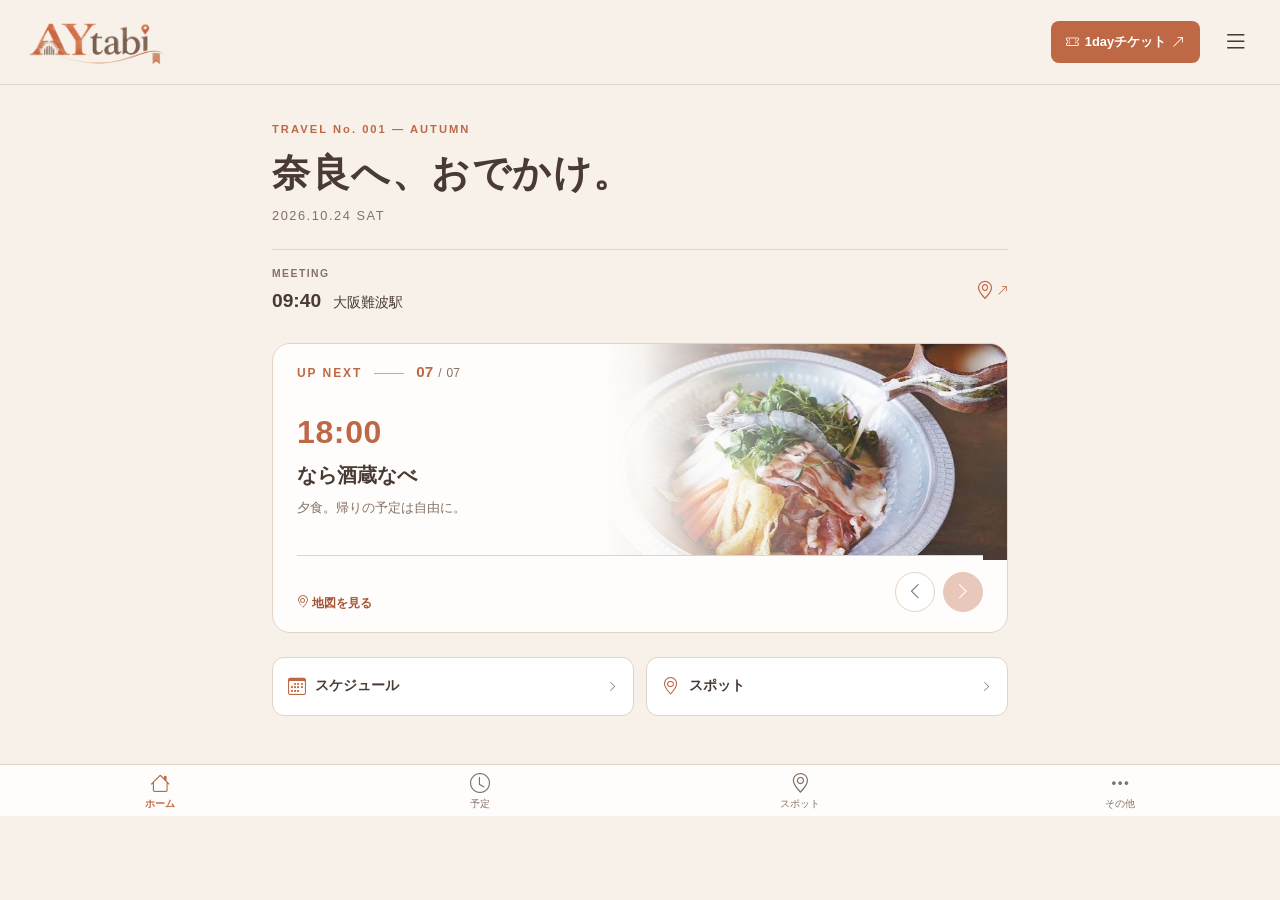
==== index.html @ 12cb9900 "Add files via upload" ====
<!DOCTYPE html>
<html lang="ja">

<head>
    <meta charset="UTF-8">
    <meta name="viewport" content="width=device-width, initial-scale=1.0">

    <title>奈良へ、おでかけ。｜AYtabi</title>

    <!-- Bootstrap -->
    <link
        href="https://cdn.jsdelivr.net/npm/bootstrap@5.3.8/dist/css/bootstrap.min.css"
        rel="stylesheet">

    <!-- Bootstrap Icons -->
    <link
        href="https://cdn.jsdelivr.net/npm/bootstrap-icons@1.13.1/font/bootstrap-icons.min.css"
        rel="stylesheet">

    <!-- 自作CSS -->
    <link rel="stylesheet" href="css/style.css">

    <!-- JavaScript -->
    <script defer src="https://cdn.jsdelivr.net/npm/bootstrap@5.3.8/dist/js/bootstrap.bundle.min.js"></script>
    <script defer src="js/script.js"></script>
</head>

<body>

    <!-- ヘッダー -->
    <header class="site-header">
        <div class="header-inner">

            <!-- AYtabi ロゴ -->
            <a href="index.html" class="header-brand">
                <img src="images/aytabi_logo.png"
                     alt="AYtabi">
            </a>

            <!-- チケット -->
            <a href="https://surutto-qrtto.com/"
               target="_blank"
               rel="noopener noreferrer"
               class="ticket-link">
                <i class="bi bi-ticket-perforated"></i>
                <span>1dayチケット</span>
                <i class="bi bi-arrow-up-right"></i>
            </a>

            <!-- メニュー -->
            <button class="menu-button"
                    type="button"
                    data-bs-toggle="offcanvas"
                    data-bs-target="#quickMenu"
                    aria-controls="quickMenu"
                    aria-label="メニューを開く">
                <i class="bi bi-list"></i>
            </button>

        </div>
    </header>

    <!-- クイックメニュー -->
    <div class="offcanvas offcanvas-end"
         tabindex="-1"
         id="quickMenu"
         aria-labelledby="quickMenuLabel">

        <div class="offcanvas-header">
            <h2 class="offcanvas-title fs-5" id="quickMenuLabel">
                クイックアクセス
            </h2>
            <button type="button"
                    class="btn-close"
                    data-bs-dismiss="offcanvas"
                    aria-label="閉じる"></button>
        </div>

        <div class="offcanvas-body">
            <div class="list-group list-group-flush">

                <a href="https://surutto-qrtto.com/"
                   target="_blank"
                   rel="noopener noreferrer"
                   class="list-group-item list-group-item-action py-3">
                    <i class="bi bi-ticket-perforated me-2"></i>
                    奈良・斑鳩1dayチケット
                </a>

                <a href="other.html"
                   class="list-group-item list-group-item-action py-3">
                    <i class="bi bi-calendar-check me-2"></i>
                    奈良監獄の予約情報
                </a>

                <a href="https://www.google.com/maps"
                   target="_blank"
                   rel="noopener noreferrer"
                   class="list-group-item list-group-item-action py-3">
                    <i class="bi bi-geo-alt me-2"></i>
                    Googleマップ
                </a>

            </div>
        </div>
    </div>

<!-- メイン -->
<main class="container itinerary-main py-4">

    <!-- 旅行タイトル -->
    <section class="trip-intro mb-4">

        <div class="trip-eyebrow">
            TRAVEL No. 001 — AUTUMN
        </div>

        <h1 class="trip-title">
            奈良へ、おでかけ。
        </h1>

        <div class="trip-date">
            2026.10.24 SAT
        </div>

        <!-- 集合情報 -->

<div class="meeting-info">
    <div class="meeting-content">
        <span class="meeting-heading">MEETING</span>
        <div class="meeting-main">
            <strong>09:40</strong>
            <span>大阪難波駅</span>
        </div>
    </div>

    <a href="https://www.google.com/maps/search/?api=1&query=大阪難波駅"
       class="meeting-map"
       target="_blank"
       rel="noopener noreferrer"
       aria-label="大阪難波駅を地図で見る">
        <i class="bi bi-geo-alt"></i>
        <i class="bi bi-arrow-up-right"></i>
    </a>
</div>


    </section>

    <!-- NEXT -->
    <section class="next-section mb-4">

        <div class="next-card">

            <!-- 雑誌のページ番号風 -->


<div class="next-card-header">
    <span class="next-card-label">UP NEXT</span>

    <span class="next-heading-line"></span>

    <div class="next-chapter">
        <span class="chapter-current" id="nextCount">01</span>
        <span class="chapter-divider">/</span>
        <span class="chapter-total" id="nextTotal">07</span>
    </div>
</div>



            <!-- 予定＋写真 -->
            <div class="next-main">

                <div class="next-content">
                    <div class="next-time" id="nextTime">09:40</div>

                    <h2 id="nextTitle">大阪難波駅 集合</h2>

                    <p id="nextDescription">
                        近鉄電車で奈良へ出発
                    </p>
                </div>

                <div class="next-photo-wrap" id="nextPhotoWrap">
                    <img src="images/namba.jpg"
                         alt=""
                         class="next-photo"
                         id="nextPhoto">
                </div>

            </div>

            <!-- 下部 -->
            <div class="next-bottom">

                <div class="next-links">
                    <a id="nextSpotLink" href="spots.html">
                        <i class="bi bi-info-circle"></i>
                        詳細を見る
                    </a>

                    <a id="nextMapLink"
                       href="#"
                       target="_blank"
                       rel="noopener noreferrer">
                        <i class="bi bi-geo-alt"></i>
                        地図を見る
                    </a>
                </div>

                <div class="next-controls">

                    <button type="button"
                            id="nowSchedule"
                            class="next-now"
                            hidden>
                        NOW
                    </button>

                    <button type="button"
                            id="prevSchedule"
                            aria-label="前の予定">
                        <i class="bi bi-chevron-left"></i>
                    </button>

                    <button type="button"
                            id="nextSchedule"
                            aria-label="次の予定">
                        <i class="bi bi-chevron-right"></i>
                    </button>

                </div>

            </div>

        </div>
    </section>

    <!-- ショートカット -->
    <section class="home-shortcuts mb-4">

        <a href="schedule.html" class="home-shortcut">
            <i class="bi bi-calendar3"></i>
            <span>スケジュール</span>
            <i class="bi bi-chevron-right"></i>
        </a>

        <a href="spots.html" class="home-shortcut">
            <i class="bi bi-geo-alt"></i>
            <span>スポット</span>
            <i class="bi bi-chevron-right"></i>
        </a>

    </section>

</main>


    <!-- 下部ナビ -->
    <nav class="bottom-nav fixed-bottom">
        <div class="d-flex">

            <a href="index.html" class="bottom-nav-item active">
                <i class="bi bi-house"></i>
                <span>ホーム</span>
            </a>

            <a href="schedule.html" class="bottom-nav-item">
                <i class="bi bi-clock"></i>
                <span>予定</span>
            </a>

            <a href="spots.html" class="bottom-nav-item">
                <i class="bi bi-geo-alt"></i>
                <span>スポット</span>
            </a>

            <a href="other.html" class="bottom-nav-item">
                <i class="bi bi-three-dots"></i>
                <span>その他</span>
            </a>

        </div>
    </nav>

</body>
</html>
---- css/style.css ----
/* ========================================
   AYtabi - 秋の奈良旅
   ======================================== */

/* ===== 共通カラー ===== */

:root {
    --color-bg: #f7f1e9;
    --color-white: #fffdfb;
    --color-terracotta: #bf6845;
    --color-terracotta-dark: #a65335;
    --color-brown: #493b33;
    --color-text-sub: #857166;
    --color-border: #e4d3c4;
}

/* ===== 基本設定 ===== */

body {
    margin: 0;
    padding-bottom: calc(75px + env(safe-area-inset-bottom));
    background: var(--color-bg);
    color: var(--color-brown);
    font-family: "Hiragino Kaku Gothic ProN", "Yu Gothic", sans-serif;
}

/* ===== ヘッダー ===== */

.site-header {
    background: var(--color-bg);
    border-bottom: 1px solid var(--color-border);
}

.header-inner {
    display: flex;
    align-items: center;
    gap: 16px;
    width: 100%;
    padding: 12px 24px;
}

.header-brand {
    display: flex;
    align-items: center;
    flex-shrink: 0;
    margin-right: auto;
    width: 145px;
    text-decoration: none;
}

.header-brand img {
    display: block;
    width: 100%;
    height: auto;
}

/* 1dayチケット */

.ticket-link {
    display: inline-flex;
    align-items: center;
    justify-content: center;
    gap: 6px;
    flex-shrink: 0;
    padding: 11px 15px;
    background: var(--color-terracotta);
    color: #fff;
    border-radius: 8px;
    font-size: 0.8rem;
    font-weight: 700;
    text-decoration: none;
    white-space: nowrap;
}

.ticket-link:hover {
    background: var(--color-terracotta-dark);
    color: #fff;
}

/* メニュー */

.menu-button {
    display: flex;
    align-items: center;
    justify-content: center;
    flex-shrink: 0;
    width: 40px;
    height: 40px;
    padding: 0;
    border: none;
    background: transparent;
    color: var(--color-brown);
    font-size: 1.6rem;
    cursor: pointer;
}

/* ===== ホーム ===== */

.itinerary-main {
    max-width: 760px;
}

/* ===== 旅行タイトル ===== */

.trip-intro {
    padding: 12px 0 4px;
}

.trip-eyebrow {
    margin-bottom: 12px;
    color: var(--color-terracotta);
    font-size: 0.7rem;
    font-weight: 700;
    letter-spacing: 0.18em;
}

.trip-title {
    margin: 0 0 10px;
    color: var(--color-brown);
    font-size: clamp(1.8rem, 5vw, 2.4rem);
    font-weight: 800;
    letter-spacing: 0.04em;
}

.trip-date {
    color: var(--color-text-sub);
    font-size: 0.8rem;
    letter-spacing: 0.12em;
}

/* ===== 集合情報 ===== */

.meeting-info {
    display: flex;
    flex-direction: row;
    align-items: center;
    justify-content: space-between;
    gap: 16px;
    width: 100%;
    margin-top: 24px;
    padding-top: 16px;
    border-top: 1px solid var(--color-border);
}

.meeting-content {
    display: flex;
    flex-direction: column;
    gap: 5px;
    min-width: 0;
}

.meeting-heading {
    color: var(--color-text-sub);
    font-size: 0.65rem;
    font-weight: 700;
    letter-spacing: 0.14em;
}

.meeting-main {
    display: flex;
    align-items: baseline;
    flex-wrap: wrap;
    gap: 12px;
    color: var(--color-brown);
}

.meeting-main strong {
    font-size: 1.2rem;
    font-weight: 800;
    font-variant-numeric: tabular-nums;
}

.meeting-main span {
    font-size: 0.9rem;
}

.meeting-map {
    display: inline-flex;
    align-items: center;
    justify-content: center;
    gap: 3px;
    flex-shrink: 0;
    margin-left: auto;
    color: var(--color-terracotta);
    font-size: 1.15rem;
    text-decoration: none;
}

.meeting-map:hover {
    color: var(--color-terracotta-dark);
}

.meeting-map .bi-arrow-up-right {
    font-size: 0.7rem;
}

/* ===== NEXTカード ===== */

.next-card {
    padding: 20px 24px;
    background: var(--color-white);
    border: 1px solid var(--color-border);
    border-radius: 18px;
}

/* ===== NEXT上部 ===== */

.next-card-header {
    display: flex;
    align-items: center;
    justify-content: space-between;
    gap: 12px;
    margin-bottom: 20px;
}

.next-card-label {
    color: var(--color-terracotta);
    font-size: 0.75rem;
    font-weight: 800;
    letter-spacing: 0.16em;
}

/* ===== CHAPTER表示 ===== */

.next-chapter {
    display: flex;
    flex-direction: row;
    align-items: center;
    gap: 12px;
    white-space: nowrap;
}

.chapter-info {
    display: flex;
    flex-direction: column;
    align-items: flex-end;
    gap: 3px;
}

.chapter-prefix {
    color: var(--color-text-sub);
    font-size: 0.6rem;
    font-weight: 700;
    letter-spacing: 0.12em;
}

.chapter-numbers {
    display: flex;
    align-items: baseline;
    gap: 5px;
}

.chapter-current {
    color: var(--color-terracotta);
    font-size: 1.8rem;
    font-weight: 800;
    line-height: 1;
    font-variant-numeric: tabular-nums;
}

.chapter-divider,
.chapter-total {
    color: #b3a297;
    font-size: 0.75rem;
    font-variant-numeric: tabular-nums;
}

.chapter-accent {
    display: block;
    flex-shrink: 0;
    width: 2px;
    height: 40px;
    background: var(--color-terracotta);
    border-radius: 2px;
}

/* ===== NEXT予定＋写真 ===== */

.next-main {
    display: flex;
    align-items: center;
    gap: 18px;
}

.next-content {
    flex: 1;
    min-width: 0;
}

.next-time {
    color: var(--color-terracotta);
    font-size: 2rem;
    font-weight: 800;
    letter-spacing: 0.02em;
    font-variant-numeric: tabular-nums;
}

.next-content h2 {
    margin: 5px 0 8px;
    color: var(--color-brown);
    font-size: 1.25rem;
    font-weight: 700;
    line-height: 1.4;
}

.next-content p {
    margin: 0;
    color: var(--color-text-sub);
    font-size: 0.8rem;
    line-height: 1.65;
}

/* スポット写真 */

.next-photo-wrap {
    flex: 0 0 145px;
    width: 145px;
    height: 120px;
    overflow: hidden;
    border-radius: 8px;
    background: #f2e7dc;
}

.next-photo {
    display: block;
    width: 100%;
    height: 100%;
    object-fit: cover;
}

.next-photo-wrap[hidden] {
    display: none;
}

/* ===== NEXT下部 ===== */

.next-bottom {
    display: flex;
    align-items: flex-end;
    justify-content: space-between;
    gap: 12px;
    margin-top: 20px;
    padding-top: 14px;
    border-top: 1px solid var(--color-border);
}

.next-links {
    display: flex;
    flex-direction: column;
    gap: 8px;
}

.next-links a {
    color: var(--color-terracotta-dark);
    font-size: 0.78rem;
    font-weight: 600;
    text-decoration: none;
}

.next-links a:hover {
    text-decoration: underline;
}

.next-links a[hidden] {
    display: none;
}

/* ===== NEXT操作ボタン ===== */

.next-controls {
    display: flex;
    align-items: center;
    gap: 8px;
}

.next-controls button {
    display: flex;
    align-items: center;
    justify-content: center;
    flex-shrink: 0;
    width: 40px;
    height: 40px;
    padding: 0;
    border: 1px solid var(--color-border);
    border-radius: 50%;
    background: #fff;
    color: var(--color-text-sub);
    font-size: 1.1rem;
    cursor: pointer;
}

.next-controls button:last-child {
    background: var(--color-terracotta);
    border-color: var(--color-terracotta);
    color: #fff;
}

.next-controls button:disabled {
    opacity: 0.35;
    cursor: default;
}

/* NOWボタン */

.next-controls .next-now {
    width: auto;
    height: 34px;
    padding: 0 12px;
    border-radius: 18px;
    background: #f3e3d6;
    border-color: var(--color-border);
    color: var(--color-terracotta-dark);
    font-size: 0.7rem;
    font-weight: 700;
}

.next-controls .next-now[hidden] {
    display: none;
}

/* ===== ショートカット ===== */

.home-shortcuts {
    display: grid;
    grid-template-columns: repeat(2, minmax(0, 1fr));
    gap: 12px;
}

.home-shortcut {
    display: flex;
    align-items: center;
    gap: 9px;
    min-width: 0;
    padding: 15px;
    background: #fff;
    border: 1px solid var(--color-border);
    border-radius: 12px;
    color: var(--color-brown);
    font-size: 0.85rem;
    font-weight: 600;
    text-decoration: none;
}

.home-shortcut:hover {
    color: var(--color-terracotta);
}

.home-shortcut i:first-child {
    color: var(--color-terracotta);
    font-size: 1.1rem;
}

.home-shortcut span {
    flex: 1;
}

.home-shortcut i:last-child {
    color: var(--color-text-sub);
    font-size: 0.7rem;
}

/* ===== 下部ナビ ===== */

.bottom-nav {
    background: var(--color-white);
    border-top: 1px solid var(--color-border);
    padding-bottom: env(safe-area-inset-bottom);
}

.bottom-nav-item {
    display: flex;
    flex: 1;
    flex-direction: column;
    align-items: center;
    justify-content: center;
    gap: 2px;
    padding: 7px 0 6px;
    color: var(--color-text-sub);
    font-size: 0.65rem;
    line-height: 1.2;
    text-decoration: none;
}

.bottom-nav-item i {
    font-size: 1.25rem;
    line-height: 1.2;
}

.bottom-nav-item.active {
    color: var(--color-terracotta);
    font-weight: 700;
}

.bottom-nav-item:hover {
    color: var(--color-terracotta);
}

/* ===== スマホ対応 ===== */

@media (max-width: 600px) {

    .header-inner {
        gap: 8px;
        padding: 10px 12px;
    }

    .header-brand {
        width: 108px;
    }

    .ticket-link {
        gap: 4px;
        padding: 9px 10px;
        font-size: 0.67rem;
    }

    .ticket-link .bi-arrow-up-right {
        display: none;
    }

    .menu-button {
        width: 34px;
        height: 34px;
        font-size: 1.4rem;
    }

    .trip-intro {
        padding-top: 4px;
    }

    .trip-eyebrow {
        font-size: 0.65rem;
    }

    .trip-title {
        font-size: 1.85rem;
    }

    .trip-date {
        font-size: 0.8rem;
    }

    .meeting-info {
        margin-top: 18px;
        padding-top: 14px;
    }

    .meeting-main {
        gap: 8px;
    }

    .meeting-main strong {
        font-size: 1.1rem;
    }

    .meeting-main span {
        font-size: 0.8rem;
    }

    .next-card {
        padding: 16px;
    }

    .next-card-header {
        margin-bottom: 16px;
    }

    .chapter-current {
        font-size: 1.5rem;
    }

    .chapter-accent {
        height: 34px;
    }

    .next-main {
        gap: 12px;
    }

    .next-time {
        font-size: 1.65rem;
    }

    .next-content h2 {
        font-size: 1.05rem;
    }

    .next-content p {
        font-size: 0.75rem;
    }

    .next-photo-wrap {
        flex-basis: 105px;
        width: 105px;
        height: 105px;
    }

    .home-shortcut {
        gap: 6px;
        padding: 12px 10px;
        font-size: 0.75rem;
    }
}

/* ========================================
   NEXTカード：写真背景デザイン（試作）
   ======================================== */

/* カード全体 */
.next-card {
    position: relative;
    overflow: hidden;
    background: #fffdfb;
    padding: 20px 24px;
}

/* 写真をカード右側の背景として配置 */
.next-photo-wrap {
    position: absolute;
    top: 0;
    right: 0;
    bottom: 72px;
    width: 55%;
    height: auto;
    overflow: hidden;
    border-radius: 0;
    background: #f2e7dc;
    z-index: 0;
}

/* 写真 */
.next-photo {
    width: 100%;
    height: 100%;
    object-fit: cover;
    object-position: center;
}

/* 写真の左側に白いグラデーション */
.next-photo-wrap::after {
    content: "";
    position: absolute;
    inset: 0;
    background: linear-gradient(
        90deg,
        #fffdfb 0%,
        rgba(255, 253, 251, 0.95) 15%,
        rgba(255, 253, 251, 0.65) 45%,
        rgba(255, 253, 251, 0.05) 100%
    );
    pointer-events: none;
}

/* 文字を写真より前面へ */
.next-card-header,
.next-content,
.next-bottom {
    position: relative;
    z-index: 1;
}

/* 写真を背景化するためレイアウト調整 */
.next-main {
    display: block;
    min-height: 155px;
}

.next-content {
    width: 65%;
    padding-top: 8px;
}

/* 上部の余白を少し削る */
.next-card-header {
    margin-bottom: 12px;
}

/* 下部操作欄は白背景 */
.next-bottom {
    background: #fffdfb;
    margin-top: 0;
    padding-top: 16px;
}

/* 写真がない工程 */
.next-photo-wrap[hidden] {
    display: none;
}

/* ===== スマホ ===== */

@media (max-width: 600px) {

    .next-card {
        padding: 16px;
    }

    .next-photo-wrap {
        width: 65%;
        bottom: 68px;
    }

    .next-photo-wrap::after {
        background: linear-gradient(
            90deg,
            #fffdfb 0%,
            rgba(255, 253, 251, 0.96) 20%,
            rgba(255, 253, 251, 0.75) 50%,
            rgba(255, 253, 251, 0.15) 100%
        );
    }

    .next-main {
        min-height: 145px;
    }

    .next-content {
        width: 70%;
        padding-top: 5px;
    }

    .next-content h2 {
        font-size: 1.05rem;
    }

    .next-content p {
        font-size: 0.75rem;
    }
}

/* ===== NEXT見出し：雑誌風 ===== */

.next-card-header {
    display: flex;
    align-items: center;
    justify-content: flex-start;
    gap: 12px;
    width: fit-content;
    max-width: 100%;
    margin-bottom: 18px;
}

.next-card-label {
    flex-shrink: 0;
    color: var(--color-terracotta);
    font-size: 0.75rem;
    font-weight: 800;
    letter-spacing: 0.16em;
}

.next-heading-line {
    display: block;
    flex: 0 0 30px;
    height: 1px;
    background: var(--color-terracotta);
    opacity: 0.6;
}

.next-card .next-chapter {
    display: flex;
    flex-direction: row;
    align-items: baseline;
    gap: 5px;
}

.next-card .chapter-current {
    color: var(--color-terracotta);
    font-size: 0.95rem;
    font-weight: 800;
    line-height: 1;
}

.next-card .chapter-divider,
.next-card .chapter-total {
    color: var(--color-text-sub);
    font-size: 0.75rem;
}

/* 古い縦ラインは非表示 */
.chapter-accent {
    display: none;
}

/* スマホ */
@media (max-width: 600px) {
    .next-card-header {
        gap: 9px;
        margin-bottom: 14px;
    }

    .next-heading-line {
        flex-basis: 20px;
    }

    .next-card .chapter-current {
        font-size: 0.85rem;
    }
}

/* 写真をもう少しはっきり見せる */
.next-photo-wrap::after {
    background: linear-gradient(
        90deg,
        #fffdfb 0%,
        rgba(255, 253, 251, 0.95) 10%,
        rgba(255, 253, 251, 0.55) 30%,
        rgba(255, 253, 251, 0) 65%
    );
}

@media (max-width: 600px) {
    .next-photo-wrap::after {
        background: linear-gradient(
            90deg,
            #fffdfb 0%,
            rgba(255, 253, 251, 0.9) 15%,
            rgba(255, 253, 251, 0.5) 40%,
            rgba(255, 253, 251, 0) 75%
        );
    }
}

/* ========================================
   SCHEDULE PAGE
======================================== */

.schedule-page {
    background: #f7f1e9;
    color: #493b33;
    padding-bottom: 100px;
}

.schedule-container {
    width: min(100% - 36px, 720px);
    margin: 0 auto;
    padding: 38px 0 60px;
}

/* ページタイトル */

.schedule-intro {
    margin-bottom: 42px;
}

.schedule-eyebrow {
    display: flex;
    justify-content: space-between;
    gap: 12px;
    margin-bottom: 22px;
    color: #bf6845;
    font-size: 0.65rem;
    font-weight: 700;
    letter-spacing: 0.13em;
}

.schedule-eyebrow span:last-child {
    color: #99877b;
    font-weight: 500;
}

.schedule-intro h1 {
    margin: 0 0 12px;
    color: #493b33;
    font-size: clamp(1.7rem, 5vw, 2.3rem);
    font-weight: 700;
    letter-spacing: 0.04em;
}

.schedule-intro > p {
    margin: 0;
    color: #8d7a6d;
    font-size: 0.85rem;
    line-height: 1.8;
}

/* ========================================
   タイムライン全体
======================================== */

.trip-timeline {
    --timeline-axis: 22px;
    --timeline-line: #dfc5b6;

    position: relative;
}

/* 左側の縦線 */

.trip-timeline::before {
    content: "";
    position: absolute;
    top: 9px;
    bottom: 18px;
    left: var(--timeline-axis);
    width: 1px;
    background: var(--timeline-line);
    pointer-events: none;
}

/* ========================================
   スポット
======================================== */

.timeline-spot {
    position: relative;
    display: grid;
    grid-template-columns: 45px minmax(0, 1fr);
    column-gap: 16px;
}

.timeline-marker {
    position: relative;
    display: flex;
    justify-content: center;
    padding-top: 7px;
    z-index: 1;
}

.timeline-dot {
    display: block;
    width: 13px;
    height: 13px;
    border: 3px solid #bf6845;
    border-radius: 50%;
    background: #f7f1e9;
    box-shadow: 0 0 0 5px #f7f1e9;
}

.timeline-spot-body {
    min-width: 0;
    padding-bottom: 20px;
}

.timeline-time {
    display: inline-block;
    margin-right: 9px;
    color: #bf6845;
    font-size: 0.88rem;
    font-weight: 800;
    font-variant-numeric: tabular-nums;
    letter-spacing: 0.03em;
}

.timeline-chapter {
    color: #a08d80;
    font-size: 0.64rem;
    font-weight: 600;
    letter-spacing: 0.12em;
}

.timeline-spot h2 {
    margin: 12px 0 7px;
    color: #493b33;
    font-size: clamp(1.15rem, 3vw, 1.45rem);
    font-weight: 700;
    line-height: 1.5;
}

.timeline-spot-body > p {
    margin: 0;
    color: #8d7a6d;
    font-size: 0.82rem;
    line-height: 1.85;
}

/* スポット写真 */

.timeline-photo {
    display: block;
    width: 100%;
    height: clamp(150px, 35vw, 245px);
    margin-top: 16px;
    border-radius: 10px;
    object-fit: cover;
    object-position: center;
    background: #e9ddd2;
}

/* スポットのリンク */

.timeline-spot-actions {
    display: flex;
    flex-wrap: wrap;
    align-items: center;
    gap: 18px;
    margin-top: 15px;
}

.timeline-spot-actions a,
.timeline-spot-link {
    display: inline-flex;
    align-items: center;
    gap: 6px;
    color: #a65d40;
    font-size: 0.76rem;
    font-weight: 600;
    text-decoration: none;
    transition: opacity 0.2s;
}

.timeline-spot-link {
    margin-top: 12px;
}

.timeline-spot-actions a:hover,
.timeline-spot-link:hover {
    color: #bf6845;
    opacity: 0.75;
}

.timeline-small-note {
    margin-top: 12px !important;
    font-size: 0.75rem !important;
}

/* ========================================
   移動案内
======================================== */

.timeline-transfer {
    position: relative;
    display: grid;
    grid-template-columns: 45px minmax(0, 1fr);
    column-gap: 16px;
    margin: 0 0 18px;
}

.transfer-track {
    position: relative;
    display: flex;
    justify-content: center;
    align-items: flex-start;
    padding-top: 19px;
    z-index: 1;
}

/* 縦線の途中に乗る移動アイコン */

.transfer-icon {
    display: flex;
    align-items: center;
    justify-content: center;
    width: 33px;
    height: 33px;
    flex-shrink: 0;
    border: 1px solid #e2cabc;
    border-radius: 50%;
    background: #fffdfb;
    color: #bf6845;
    font-size: 0.95rem;
    box-shadow: 0 0 0 5px #f7f1e9;
}

/* 移動カード */

.transfer-body {
    min-width: 0;
    padding: 16px 18px;
    border: 1px solid #ede2d8;
    border-radius: 12px;
    background: #fffdfb;
}

.transfer-heading {
    display: flex;
    align-items: baseline;
    justify-content: space-between;
    flex-wrap: wrap;
    gap: 5px 12px;
    margin-bottom: 8px;
}

.transfer-heading strong {
    color: #493b33;
    font-size: 0.85rem;
    font-weight: 700;
}

.transfer-duration {
    color: #bf6845;
    font-size: 0.72rem;
    font-weight: 700;
    white-space: nowrap;
}

.transfer-route {
    margin: 0 0 6px;
    color: #5f5148;
    font-size: 0.79rem;
    line-height: 1.6;
}

.transfer-note {
    margin: 0;
    color: #9a887c;
    font-size: 0.73rem;
    line-height: 1.75;
}

/* 時刻表・乗り場・経路検索ボタン */

.transfer-actions {
    display: flex;
    flex-wrap: wrap;
    gap: 8px;
    margin-top: 14px;
}

.transfer-action {
    display: inline-flex;
    align-items: center;
    justify-content: center;
    gap: 6px;
    min-height: 34px;
    padding: 7px 11px;
    border: 1px solid #e6d6c9;
    border-radius: 7px;
    background: transparent;
    color: #6d584b;
    font-family: inherit;
    font-size: 0.72rem;
    font-weight: 600;
    line-height: 1.4;
    text-decoration: none;
    cursor: pointer;
    transition:
        background 0.2s,
        border-color 0.2s,
        color 0.2s;
}

.transfer-action i {
    color: #bf6845;
    font-size: 0.85rem;
}

.transfer-action:hover {
    border-color: #bf6845;
    background: #fcf2eb;
    color: #a65d40;
}

/* ========================================
   Bootstrap モーダル
======================================== */

.travel-modal {
    overflow: hidden;
    border: 0;
    border-radius: 16px;
    background: #fffdfb;
    color: #493b33;
    box-shadow: 0 18px 55px rgba(56, 38, 27, 0.14);
}

.travel-modal .modal-header {
    padding: 20px 22px;
    border-bottom: 1px solid #eee4dc;
}

.travel-modal .modal-title {
    display: flex;
    align-items: center;
    gap: 10px;
    color: #493b33;
    font-size: 1rem !important;
    font-weight: 700;
}

.travel-modal .modal-title i {
    color: #bf6845;
}

.travel-modal .modal-body {
    padding: 22px;
    font-size: 0.85rem;
    line-height: 1.85;
}

.travel-modal .modal-body p {
    margin-bottom: 12px;
}

.travel-modal .modal-body p:last-child {
    margin-bottom: 0;
}

.travel-modal .modal-route {
    font-weight: 700;
}

.travel-modal .modal-muted {
    color: #9a887c;
    font-size: 0.78rem;
}

/* ========================================
   スマホ表示
======================================== */

@media (max-width: 600px) {

    .schedule-container {
        width: calc(100% - 32px);
        padding-top: 30px;
    }

    .schedule-intro {
        margin-bottom: 34px;
    }

    .schedule-eyebrow {
        font-size: 0.58rem;
        letter-spacing: 0.08em;
    }

    .trip-timeline {
        --timeline-axis: 16px;
    }

    .timeline-spot,
    .timeline-transfer {
        grid-template-columns: 33px minmax(0, 1fr);
        column-gap: 12px;
    }

    .timeline-dot {
        width: 12px;
        height: 12px;
    }

    .timeline-spot-body {
        padding-bottom: 17px;
    }

    .timeline-spot h2 {
        margin-top: 9px;
        font-size: 1.14rem;
    }

    .timeline-time {
        font-size: 0.81rem;
    }

    .timeline-chapter {
        font-size: 0.59rem;
    }

    .timeline-photo {
        height: 175px;
        margin-top: 13px;
    }

    .timeline-transfer {
        margin-bottom: 17px;
    }

    .transfer-track {
        padding-top: 18px;
    }

    .transfer-icon {
        width: 30px;
        height: 30px;
        font-size: 0.85rem;
    }

    .transfer-body {
        padding: 14px;
        border-radius: 10px;
    }

    .transfer-heading {
        gap: 4px 8px;
    }

    .transfer-heading strong {
        font-size: 0.81rem;
    }

    .transfer-duration {
        font-size: 0.69rem;
    }

    .transfer-actions {
        gap: 7px;
        margin-top: 12px;
    }

    .transfer-action {
        min-height: 33px;
        padding: 6px 9px;
        font-size: 0.69rem;
    }

    .timeline-spot-actions {
        gap: 14px;
    }
}

/* 夕食メニューボタン */

.dinner-menu-trigger {
    display: inline-flex;
    align-items: center;
    gap: 7px;
    padding: 0;
    border: none;
    background: none;
    color: #a65d40;
    font-size: 0.76rem;
    font-weight: 600;
    cursor: pointer;
}

.dinner-menu-trigger:hover {
    color: #bf6845;
    opacity: 0.75;
}

/* メニューモーダル */

.dinner-menu-modal .modal-header {
    align-items: center;
}

.dinner-menu-label {
    display: block;
    margin-bottom: 5px;
    color: #bf6845;
    font-size: 0.65rem;
    font-weight: 700;
    letter-spacing: 0.15em;
}

.dinner-menu-modal .modal-title {
    color: #493b33;
    font-size: 1.1rem !important;
    font-weight: 700;
}

.dinner-menu-caption {
    margin-bottom: 24px !important;
    color: #8d7a6d;
    font-size: 0.8rem;
}

.dinner-menu-section {
    margin-bottom: 28px;
}

.dinner-menu-section h3 {
    margin-bottom: 12px;
    color: #493b33;
    font-size: 0.9rem;
    font-weight: 700;
}

.dinner-menu-section img {
    display: block;
    width: 100%;
    height: auto;
    border-radius: 8px;
}

.dinner-menu-notice {
    color: #9a887c;
    font-size: 0.72rem;
}

@media (max-width: 600px) {
    .dinner-menu-modal .modal-body {
        padding: 16px;
    }

    .dinner-menu-section {
        margin-bottom: 22px;
    }
}

/* ========================================
   DINNER MENU MODAL - COMPACT
======================================== */

.dinner-menu-modal {
    max-height: calc(100dvh - 24px);
    overflow: hidden;
}

.dinner-menu-modal .modal-header {
    padding: 14px 20px;
}

.dinner-menu-modal .modal-body {
    padding: 14px 20px 16px;
    overflow: visible;
}

/* おすすめ */

.dinner-recommend {
    margin-bottom: 12px;
}

.dinner-recommend-label {
    display: block;
    margin-bottom: 5px;
    color: #bf6845;
    font-size: 0.62rem;
    font-weight: 800;
    letter-spacing: 0.14em;
}

.dinner-recommend-text {
    margin: 0 0 4px !important;
    color: #493b33;
    font-size: 0.78rem;
    line-height: 1.65;
}

.dinner-recommend-other {
    margin: 0 !important;
    color: #8d7a6d;
    font-size: 0.71rem;
    line-height: 1.5;
}

/* 写真 */

.dinner-menu-modal .carousel {
    position: relative;
    border-radius: 8px;
    background: #f4eee8;
    overflow: hidden;
}

.dinner-menu-image {
    display: block;
    width: 100%;
    height: min(49dvh, 470px);
    object-fit: contain;
}

/* 左右の切り替えボタン */

.dinner-carousel-arrow {
    position: absolute;
    top: 50%;
    z-index: 2;
    display: flex;
    align-items: center;
    justify-content: center;
    width: 34px;
    height: 34px;
    transform: translateY(-50%);
    border: 0;
    border-radius: 50%;
    background: rgba(255, 253, 251, 0.92);
    color: #493b33;
    box-shadow: 0 2px 10px rgba(0, 0, 0, 0.1);
    cursor: pointer;
}

.dinner-carousel-arrow.prev {
    left: 8px;
}

.dinner-carousel-arrow.next {
    right: 8px;
}

/* ページボタン */

.dinner-menu-pagination {
    display: flex;
    justify-content: center;
    gap: 8px;
    margin-top: 12px;
}

.dinner-page-button {
    padding: 7px 12px;
    border: 1px solid #e6d6c9;
    border-radius: 6px;
    background: transparent;
    color: #8d7a6d;
    font-size: 0.7rem;
    cursor: pointer;
}

.dinner-page-button.active {
    border-color: #bf6845;
    background: #fbefe8;
    color: #a65d40;
    font-weight: 700;
}

.dinner-menu-notice {
    margin: 10px 0 0 !important;
    text-align: center;
    color: #9a887c;
    font-size: 0.65rem;
}

/* スマホ */

@media (max-width: 600px) {

    .dinner-menu-modal .modal-header {
        padding: 12px 14px;
    }

    .dinner-menu-modal .modal-body {
        padding: 12px 14px 14px;
    }

    .dinner-menu-image {
        height: min(42dvh, 350px);
    }

    .dinner-recommend-text {
        font-size: 0.74rem;
    }

    .dinner-recommend-other {
        font-size: 0.68rem;
    }

    .dinner-carousel-arrow {
        width: 30px;
        height: 30px;
    }

    .dinner-page-button {
        padding: 7px 9px;
        font-size: 0.65rem;
    }
}
.dinner-recommend-text {
    color: #493b33;
    opacity: 1;
}

.dinner-recommend-other {
    color: #66564b;
    opacity: 1;
}



/* ========================================
   SPOTS PAGE - GRID
======================================== */

.spots-page {
    background: #f7f1e9;
    color: #493b33;
    padding-bottom: 100px;
}

.spots-container {
    width: min(100% - 32px, 720px);
    margin: 0 auto;
    padding: 34px 0 60px;
}

/* タイトル */

.spots-intro {
    margin-bottom: 28px;
}

.spots-eyebrow {
    display: flex;
    justify-content: space-between;
    gap: 10px;
    margin-bottom: 18px;
    color: #bf6845;
    font-size: 0.62rem;
    font-weight: 700;
    letter-spacing: 0.12em;
}

.spots-eyebrow span:last-child {
    color: #99877b;
    font-weight: 500;
}

.spots-intro h1 {
    margin: 0 0 10px;
    font-size: clamp(1.65rem, 5vw, 2.2rem);
    font-weight: 700;
}

.spots-intro p {
    margin: 0;
    color: #78685d;
    font-size: 0.82rem;
}

/* カテゴリータブ */

.spot-tabs {
    display: grid;
    grid-template-columns: 1fr 1fr;
    gap: 0;
    border-bottom: 1px solid #ddcec1;
}

.spot-tab {
    padding: 13px 10px;
    border: none;
    border-bottom: 2px solid transparent;
    background: transparent;
    color: #938276;
    font-size: 0.85rem;
    font-weight: 600;
    cursor: pointer;
}

.spot-tab.active {
    border-bottom-color: #bf6845;
    color: #a65d40;
}

/* 凡例 */

.spot-legend {
    display: flex;
    gap: 18px;
    padding: 16px 0 20px;
    color: #87766b;
    font-size: 0.69rem;
}

.spot-legend i {
    margin-right: 3px;
    color: #bf6845;
}

/* 2列カード */

.spot-grid {
    display: grid;
    grid-template-columns: repeat(2, minmax(0, 1fr));
    gap: 16px;
}

.spot-tile {
    display: block;
    width: 100%;
    padding: 0;
    overflow: hidden;
    border: 1px solid #e9ddd2;
    border-radius: 11px;
    background: #fffdfb;
    color: inherit;
    text-align: left;
    cursor: pointer;
    scroll-margin-top: 90px;
    transition: transform 0.15s, box-shadow 0.15s;
}

.spot-tile:hover {
    transform: translateY(-2px);
    box-shadow: 0 5px 16px rgba(73, 59, 51, 0.08);
}

.spot-tile.is-optional {
    background: #faf7f3;
}

.spot-tile-photo {
    position: relative;
    aspect-ratio: 1.35 / 1;
    overflow: hidden;
    background: #e9ddd2;
}

.spot-tile-photo img {
    width: 100%;
    height: 100%;
    object-fit: cover;
}

.spot-tile.is-optional .spot-tile-photo img {
    filter: saturate(0.72);
}

/* 行程内・候補の区別 */

.spot-status {
    position: absolute;
    left: 9px;
    top: 9px;
    padding: 5px 8px;
    border-radius: 4px;
    font-size: 0.63rem;
    font-weight: 700;
    line-height: 1.3;
}

.spot-status.planned {
    background: #bf6845;
    color: #fff;
}

.spot-status.optional {
    background: rgba(255, 253, 251, 0.94);
    color: #79695e;
    border: 1px solid #e5d9cf;
}

/* カード文字 */

.spot-tile-body {
    padding: 13px 14px 15px;
}

.spot-tile-type {
    display: block;
    margin-bottom: 7px;
    color: #bf6845;
    font-size: 0.6rem;
    font-weight: 700;
    letter-spacing: 0.07em;
}

.spot-tile.is-optional .spot-tile-type {
    color: #938276;
}

.spot-tile h2 {
    margin: 0 0 5px;
    color: #493b33;
    font-size: 0.98rem;
    font-weight: 700;
    line-height: 1.5;
}

.spot-tile p {
    margin: 0;
    color: #78685d;
    font-size: 0.72rem;
    line-height: 1.6;
}

/* ========================================
   SPOT DETAIL MODAL
======================================== */

.spot-modal {
    border: 0;
    border-radius: 12px;
    background: #fffdfb;
    overflow: hidden;
}

.spot-modal .modal-header {
    padding: 18px 20px;
    border-bottom: 1px solid #eee4dc;
}

.spot-modal-eyebrow {
    display: block;
    margin-bottom: 5px;
    color: #bf6845;
    font-size: 0.63rem;
    font-weight: 700;
    letter-spacing: 0.12em;
}

.spot-modal .modal-title {
    color: #493b33;
    font-size: 1.12rem;
    font-weight: 700;
}

.spot-modal .modal-body {
    padding: 18px 20px 22px;
}

.spot-modal-image {
    display: block;
    width: 100%;
    max-height: 220px;
    object-fit: cover;
    border-radius: 7px;
    margin-bottom: 17px;
}

.spot-modal-description {
    margin: 0 0 18px;
    color: #66564b;
    font-size: 0.83rem;
    line-height: 1.85;
}

.spot-modal-info {
    margin: 0 0 18px;
    border-top: 1px solid #eee4dc;
}

.spot-modal-info > div {
    display: grid;
    grid-template-columns: 92px minmax(0, 1fr);
    gap: 12px;
    padding: 10px 0;
    border-bottom: 1px solid #eee4dc;
    font-size: 0.77rem;
    line-height: 1.6;
}

.spot-modal-info dt {
    color: #938276;
    font-weight: 500;
}

.spot-modal-info dd {
    margin: 0;
    color: #493b33;
}

.spot-modal-note {
    margin: -4px 0 16px;
    color: #a65d40;
    font-size: 0.73rem;
}

.spot-modal-links {
    display: flex;
    flex-wrap: wrap;
    gap: 9px;
}

.spot-modal-links a {
    display: inline-flex;
    align-items: center;
    gap: 8px;
    padding: 9px 12px;
    border: 1px solid #e6d6c9;
    border-radius: 6px;
    color: #a65d40;
    font-size: 0.73rem;
    font-weight: 600;
    text-decoration: none;
}

.spot-modal-links a:hover {
    background: #fcf2eb;
}

/* スマホ */

@media (max-width: 600px) {

    .spots-container {
        padding-top: 28px;
    }

    .spot-grid {
        gap: 11px;
    }

    .spot-tile-body {
        padding: 11px 10px 13px;
    }

    .spot-tile h2 {
        font-size: 0.86rem;
    }

    .spot-tile p {
        font-size: 0.67rem;
    }

    .spot-tile-type {
        font-size: 0.55rem;
    }

    .spot-status {
        left: 6px;
        top: 6px;
        padding: 4px 6px;
        font-size: 0.57rem;
    }

    .spot-modal .modal-header {
        padding: 15px 16px;
    }

    .spot-modal .modal-body {
        padding: 15px 16px 18px;
    }

    .spot-modal-image {
        max-height: 180px;
    }

    .spot-modal-info > div {
        grid-template-columns: 82px minmax(0, 1fr);
    }
}

/* スクリーンショット撮影用 */
.bottom-nav {
    position: static !important;
}
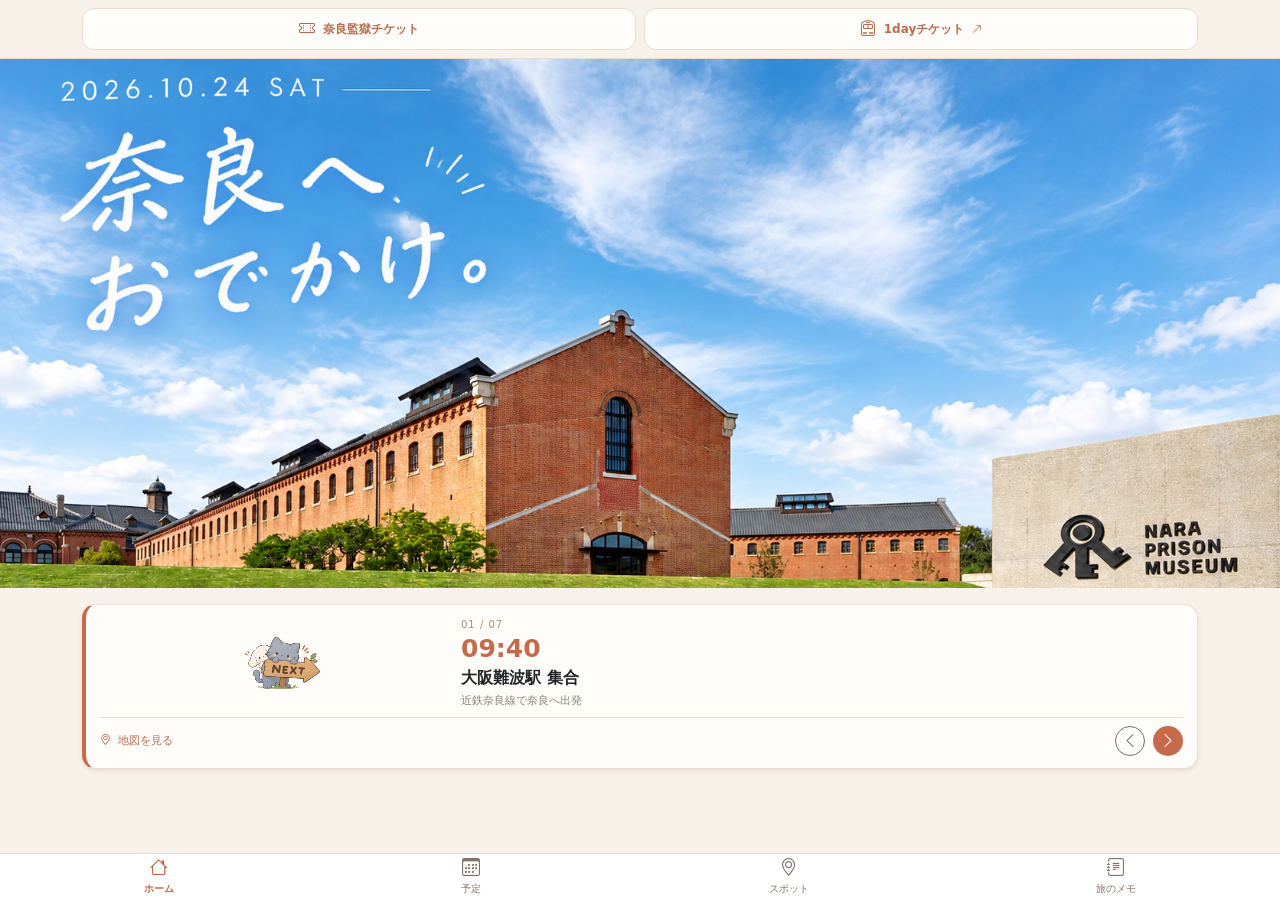
==== commit 0c38b913: "Add files via upload" ====
--- a/index.html
+++ b/index.html
@@ -5,228 +5,122 @@
 <head>
     <meta charset="UTF-8">
     <meta name="viewport" content="width=device-width, initial-scale=1.0">
+    <meta name="robots" content="noindex, nofollow">
 
     <title>奈良へ、おでかけ。｜AYtabi</title>
 
     <!-- Bootstrap -->
-    <link
-        href="https://cdn.jsdelivr.net/npm/bootstrap@5.3.8/dist/css/bootstrap.min.css"
-        rel="stylesheet">
+    <link href="https://cdn.jsdelivr.net/npm/bootstrap@5.3.8/dist/css/bootstrap.min.css"
+          rel="stylesheet">
 
     <!-- Bootstrap Icons -->
-    <link
-        href="https://cdn.jsdelivr.net/npm/bootstrap-icons@1.13.1/font/bootstrap-icons.min.css"
-        rel="stylesheet">
+    <link href="https://cdn.jsdelivr.net/npm/bootstrap-icons@1.13.1/font/bootstrap-icons.min.css"
+          rel="stylesheet">
 
     <!-- 自作CSS -->
-    <link rel="stylesheet" href="css/style.css">
+    <link rel="stylesheet" href="css/common.css">
+    <link rel="stylesheet" href="css/home.css">
 
-    <!-- JavaScript -->
-    <script defer src="https://cdn.jsdelivr.net/npm/bootstrap@5.3.8/dist/js/bootstrap.bundle.min.js"></script>
-    <script defer src="js/script.js"></script>
+    <!-- Bootstrap JavaScript -->
+    <script defer
+            src="https://cdn.jsdelivr.net/npm/bootstrap@5.3.8/dist/js/bootstrap.bundle.min.js"></script>
+    <!-- 共通JS -->  
+    <script defer src="js/common.js"></script>
+    <script defer src="js/home.js"></script>
 </head>
 
-<body>
+<body class="pb-5">
 
-    <!-- ヘッダー -->
-    <header class="site-header">
-        <div class="header-inner">
-
-            <!-- AYtabi ロゴ -->
-            <a href="index.html" class="header-brand">
-                <img src="images/aytabi_logo.png"
-                     alt="AYtabi">
-            </a>
-
-            <!-- チケット -->
-            <a href="https://surutto-qrtto.com/"
-               target="_blank"
-               rel="noopener noreferrer"
-               class="ticket-link">
-                <i class="bi bi-ticket-perforated"></i>
-                <span>1dayチケット</span>
-                <i class="bi bi-arrow-up-right"></i>
-            </a>
-
-            <!-- メニュー -->
-            <button class="menu-button"
-                    type="button"
-                    data-bs-toggle="offcanvas"
-                    data-bs-target="#quickMenu"
-                    aria-controls="quickMenu"
-                    aria-label="メニューを開く">
-                <i class="bi bi-list"></i>
-            </button>
-
-        </div>
-    </header>
-
-    <!-- クイックメニュー -->
-    <div class="offcanvas offcanvas-end"
-         tabindex="-1"
-         id="quickMenu"
-         aria-labelledby="quickMenuLabel">
-
-        <div class="offcanvas-header">
-            <h2 class="offcanvas-title fs-5" id="quickMenuLabel">
-                クイックアクセス
-            </h2>
-            <button type="button"
-                    class="btn-close"
-                    data-bs-dismiss="offcanvas"
-                    aria-label="閉じる"></button>
-        </div>
-
-        <div class="offcanvas-body">
-            <div class="list-group list-group-flush">
-
-                <a href="https://surutto-qrtto.com/"
-                   target="_blank"
-                   rel="noopener noreferrer"
-                   class="list-group-item list-group-item-action py-3">
-                    <i class="bi bi-ticket-perforated me-2"></i>
-                    奈良・斑鳩1dayチケット
-                </a>
-
-                <a href="other.html"
-                   class="list-group-item list-group-item-action py-3">
-                    <i class="bi bi-calendar-check me-2"></i>
-                    奈良監獄の予約情報
-                </a>
-
-                <a href="https://www.google.com/maps"
-                   target="_blank"
-                   rel="noopener noreferrer"
-                   class="list-group-item list-group-item-action py-3">
-                    <i class="bi bi-geo-alt me-2"></i>
-                    Googleマップ
-                </a>
-
-            </div>
-        </div>
-    </div>
-
-<!-- メイン -->
-<main class="container itinerary-main py-4">
-
-    <!-- 旅行タイトル -->
-    <section class="trip-intro mb-4">
-
-        <div class="trip-eyebrow">
-            TRAVEL No. 001 — AUTUMN
-        </div>
-
-        <h1 class="trip-title">
-            奈良へ、おでかけ。
-        </h1>
-
-        <div class="trip-date">
-            2026.10.24 SAT
-        </div>
-
-        <!-- 集合情報 -->
-
-<div class="meeting-info">
-    <div class="meeting-content">
-        <span class="meeting-heading">MEETING</span>
-        <div class="meeting-main">
-            <strong>09:40</strong>
-            <span>大阪難波駅</span>
-        </div>
-    </div>
-
-    <a href="https://www.google.com/maps/search/?api=1&query=大阪難波駅"
-       class="meeting-map"
-       target="_blank"
-       rel="noopener noreferrer"
-       aria-label="大阪難波駅を地図で見る">
-        <i class="bi bi-geo-alt"></i>
-        <i class="bi bi-arrow-up-right"></i>
-    </a>
-</div>
+    <div id="header"></div>
+<main>
 
 
-    </section>
+<!-- メイン画像 -->
+<section class="hero">
+    <picture>
+        <!-- PC用 -->
+        <source media="(min-width: 768px)"
+                srcset="images/main.png">
 
-    <!-- NEXT -->
-    <section class="next-section mb-4">
-
-        <div class="next-card">
-
-            <!-- 雑誌のページ番号風 -->
+        <!-- スマホ用 -->
+        <img src="images/main2.png"
+             alt="奈良へ、おでかけ。2026年10月24日"
+             class="img-fluid w-100 d-block">
+    </picture>
+</section>
 
 
-<div class="next-card-header">
-    <span class="next-card-label">UP NEXT</span>
+    <!-- コンテンツ -->
+    <div class="container py-3">
 
-    <span class="next-heading-line"></span>
-
-    <div class="next-chapter">
-        <span class="chapter-current" id="nextCount">01</span>
-        <span class="chapter-divider">/</span>
-        <span class="chapter-total" id="nextTotal">07</span>
-    </div>
-</div>
+        <!-- NEXT -->
 
 
+<!-- NEXT -->
+<section class="mb-4">
 
-            <!-- 予定＋写真 -->
-            <div class="next-main">
+    <div class="card next-card shadow-sm">
 
-                <div class="next-content">
-                    <div class="next-time" id="nextTime">09:40</div>
+        <!-- 右端の背景写真 -->
+        <div class="next-photo" id="nextPhoto"></div>
 
-                    <h2 id="nextTitle">大阪難波駅 集合</h2>
+        <div class="card-body next-content">
 
-                    <p id="nextDescription">
-                        近鉄電車で奈良へ出発
-                    </p>
+            <div class="row g-0 align-items-center">
+
+                <!-- 左：NEXTイラスト -->
+                <div class="col-4">
+                    <img src="images/next-characters.png"
+                         alt="NEXT"
+                         class="img-fluid next-illustration">
                 </div>
 
-                <div class="next-photo-wrap" id="nextPhotoWrap">
-                    <img src="images/namba.jpg"
-                         alt=""
-                         class="next-photo"
-                         id="nextPhoto">
+                <!-- 右：予定情報 -->
+                <div class="col-8">
+                    <div id="nextCount" class="next-count mb-2">
+                        01 / 07
+                    </div>
+
+                    <div id="nextTime" class="next-time">
+                        09:40
+                    </div>
+
+                    <div id="nextTitle" class="fw-bold mt-1">
+                        大阪難波駅 集合
+                    </div>
+
+                    <p id="nextDescription"
+                       class="next-description mb-0">
+                        近鉄奈良線で奈良へ出発
+                    </p>
                 </div>
 
             </div>
 
             <!-- 下部 -->
-            <div class="next-bottom">
+            <div class="next-bottom d-flex justify-content-between align-items-center mt-3 pt-3">
 
-                <div class="next-links">
-                    <a id="nextSpotLink" href="spots.html">
-                        <i class="bi bi-info-circle"></i>
-                        詳細を見る
-                    </a>
+                <a id="nextMapLink"
+                   href="#"
+                   target="_blank"
+                   rel="noopener noreferrer"
+                   class="next-map text-decoration-none">
+                    <i class="bi bi-geo-alt me-1"></i>
+                    地図を見る
+                </a>
 
-                    <a id="nextMapLink"
-                       href="#"
-                       target="_blank"
-                       rel="noopener noreferrer">
-                        <i class="bi bi-geo-alt"></i>
-                        地図を見る
-                    </a>
-                </div>
+                <div class="d-flex gap-2">
 
-                <div class="next-controls">
-
-                    <button type="button"
-                            id="nowSchedule"
-                            class="next-now"
-                            hidden>
-                        NOW
-                    </button>
-
-                    <button type="button"
-                            id="prevSchedule"
+                    <button id="prevSchedule"
+                            type="button"
+                            class="btn next-arrow next-prev"
                             aria-label="前の予定">
                         <i class="bi bi-chevron-left"></i>
                     </button>
 
-                    <button type="button"
-                            id="nextSchedule"
+                    <button id="nextSchedule"
+                            type="button"
+                            class="btn next-arrow next-forward"
                             aria-label="次の予定">
                         <i class="bi bi-chevron-right"></i>
                     </button>
@@ -236,54 +130,16 @@
             </div>
 
         </div>
-    </section>
+    </div>
+</section>
 
-    <!-- ショートカット -->
-    <section class="home-shortcuts mb-4">
 
-        <a href="schedule.html" class="home-shortcut">
-            <i class="bi bi-calendar3"></i>
-            <span>スケジュール</span>
-            <i class="bi bi-chevron-right"></i>
-        </a>
 
-        <a href="spots.html" class="home-shortcut">
-            <i class="bi bi-geo-alt"></i>
-            <span>スポット</span>
-            <i class="bi bi-chevron-right"></i>
-        </a>
-
-    </section>
+    </div>
 
 </main>
 
-
-    <!-- 下部ナビ -->
-    <nav class="bottom-nav fixed-bottom">
-        <div class="d-flex">
-
-            <a href="index.html" class="bottom-nav-item active">
-                <i class="bi bi-house"></i>
-                <span>ホーム</span>
-            </a>
-
-            <a href="schedule.html" class="bottom-nav-item">
-                <i class="bi bi-clock"></i>
-                <span>予定</span>
-            </a>
-
-            <a href="spots.html" class="bottom-nav-item">
-                <i class="bi bi-geo-alt"></i>
-                <span>スポット</span>
-            </a>
-
-            <a href="other.html" class="bottom-nav-item">
-                <i class="bi bi-three-dots"></i>
-                <span>その他</span>
-            </a>
-
-        </div>
-    </nav>
+    <!-- 共通フッター -->
+    <div id="footer"></div>
 
 </body>
-</html>
--- a/css/common.css
+++ b/css/common.css
@@ -0,0 +1,76 @@
+
+/* 固定フッター */
+#footer .navbar {
+    padding: 4px 0 !important;
+    min-height: 0;
+}
+
+#footer .nav-link {
+    padding: 0 !important;
+    color: #857166;
+    line-height: 1.1;
+}
+
+#footer .nav-link i {
+    font-size: 18px !important;
+    line-height: 1;
+    margin-bottom: 2px;
+}
+
+#footer .nav-link small {
+    font-size: 10px;
+}
+
+#footer .nav-link.active {
+    color: #bf6845;
+    font-weight: bold;
+}
+
+/* 固定フッター分の余白 */
+body {
+    padding-bottom: calc(75px + env(safe-area-inset-bottom));
+}
+
+
+/* 共通ヘッダー */
+.site-header {
+    background: #f8f1e9;
+    border-bottom: 1px solid #eadbd0;
+}
+
+/* チケットリンク */
+.ticket-link {
+    min-height: 42px;
+    padding: 8px 10px;
+    background: #fffdf9;
+    border: 1px solid #eadbd0;
+    border-radius: 12px;
+    color: #b86b50;
+    font-size: 12px;
+    font-weight: 600;
+    white-space: nowrap;
+    transition: background 0.2s;
+}
+
+.ticket-link:hover {
+    background: #f3e5d9;
+    color: #a65338;
+}
+
+.ticket-link > .bi:first-child {
+    font-size: 16px;
+}
+
+.ticket-external {
+    font-size: 10px;
+}
+
+/* スマホ */
+@media (max-width: 375px) {
+    .ticket-link {
+        padding: 8px 5px;
+        font-size: 11px;
+        gap: 5px !important;
+    }
+}
+
--- a/css/home.css
+++ b/css/home.css
@@ -0,0 +1,114 @@
+
+/* メイン画像 */
+.hero img {
+    width: 100%;
+    height: auto;
+    display: block;
+}
+
+
+/* NEXTカード */
+
+/* NEXTカード */
+.next-card {
+    position: relative;
+    overflow: hidden;
+    border: 1px solid #eadbd0;
+    border-left: 4px solid #c56b4b;
+    border-radius: 14px;
+    background: #fffdf9;
+}
+
+/* 右端の薄い写真 */
+.next-photo {
+    position: absolute;
+    top: 0;
+    right: 0;
+    width: 45%;
+    height: 75%;
+    background-size: cover;
+    background-position: center;
+    opacity: 0.15;
+    mask-image: linear-gradient(to right, transparent, black 70%);
+    pointer-events: none;
+}
+
+/* カード内の余白 */
+.next-content {
+    position: relative;
+    z-index: 1;
+    padding: 12px 14px;
+}
+
+/* 猫イラスト */
+.next-illustration {
+    width: 100%;
+    max-height: 65px;
+    object-fit: contain;
+}
+
+/* 予定情報 */
+.next-count {
+    font-size: 10px;
+    letter-spacing: 0.1em;
+    color: #b18b7a;
+    margin-bottom: 3px !important;
+}
+
+.next-time {
+    font-size: 25px;
+    font-weight: 700;
+    line-height: 1.1;
+    color: #c56b4b;
+}
+
+.next-description {
+    margin-top: 3px;
+    font-size: 11px;
+    line-height: 1.4;
+    color: #8b8079;
+}
+
+/* 下部の操作エリア */
+.next-bottom {
+    margin-top: 8px !important;
+    padding-top: 8px !important;
+    border-top: 1px solid #eadbd0;
+}
+.next-map {
+    font-size: 11px;
+    color: #b86b50;
+}
+
+/* 矢印 */
+.next-arrow {
+    width: 30px;
+    height: 30px;
+    padding: 0;
+    border-radius: 50%;
+    display: inline-flex;
+    align-items: center;
+    justify-content: center;
+}
+
+.next-prev {
+    border: 1px solid #eadbd0;
+    color: #b86b50;
+    background: white;
+}
+
+.next-forward {
+    color: white;
+    background: #c56b4b;
+}
+
+.next-forward:hover {
+    color: white;
+    background: #aa5538;
+}
+
+body,
+.home-page,
+.home-page main {
+    background-color: #f8f1e9;
+}
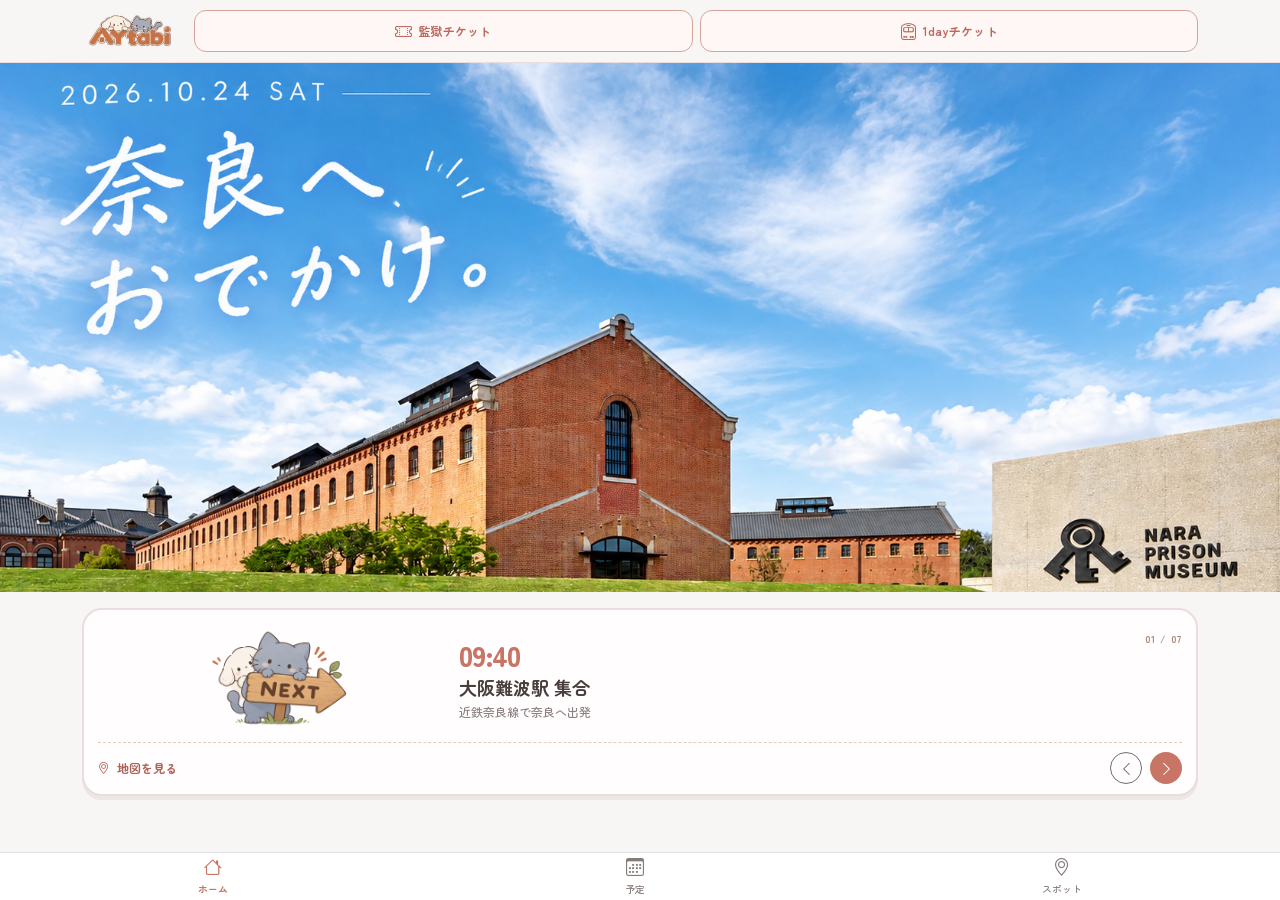
==== commit 04be07d9: "Add files via upload" ====
--- a/index.html
+++ b/index.html
@@ -66,36 +66,40 @@
 
         <div class="card-body next-content">
 
-            <div class="row g-0 align-items-center">
+<div class="row g-0 align-items-center">
 
-                <!-- 左：NEXTイラスト -->
-                <div class="col-4">
-                    <img src="images/next-characters.png"
-                         alt="NEXT"
-                         class="img-fluid next-illustration">
-                </div>
+    <!-- 左：猫＋縦書きNEXT -->
+    <div class="col-4 next-visual">
 
-                <!-- 右：予定情報 -->
-                <div class="col-8">
-                    <div id="nextCount" class="next-count mb-2">
-                        01 / 07
-                    </div>
+        <img src="images/next-characters.png"
+             alt=""
+             class="img-fluid next-illustration">
+    </div>
 
-                    <div id="nextTime" class="next-time">
-                        09:40
-                    </div>
+    <!-- 右：予定情報 -->
+    <div class="col-8 next-details">
 
-                    <div id="nextTitle" class="fw-bold mt-1">
-                        大阪難波駅 集合
-                    </div>
+        <div id="nextCount" class="next-count">
+            01 / 07
+        </div>
 
-                    <p id="nextDescription"
-                       class="next-description mb-0">
-                        近鉄奈良線で奈良へ出発
-                    </p>
-                </div>
+        <div id="nextTime" class="next-time">
+            09:40
+        </div>
 
-            </div>
+        <div id="nextTitle" class="fw-bold mt-1">
+            大阪難波駅 集合
+        </div>
+
+        <p id="nextDescription"
+           class="next-description mb-0">
+            近鉄奈良線で奈良へ出発
+        </p>
+
+    </div>
+
+</div>
+
 
             <!-- 下部 -->
             <div class="next-bottom d-flex justify-content-between align-items-center mt-3 pt-3">
--- a/css/common.css
+++ b/css/common.css
@@ -1,5 +1,143 @@
 
-/* 固定フッター */
+@import url('https://fonts.googleapis.com/css2?family=Zen+Maru+Gothic:wght@400;500;600;700;800&display=swap');
+
+body {
+    font-family: 'Zen Maru Gothic', sans-serif;
+    font-weight: 500;
+}
+
+
+
+/* ========================================
+   AYtabi COMMON CSS
+======================================== */
+
+:root {
+    --ay-bg: #f8f5f5;
+    --ay-white: #fffdfd;
+    --ay-main: #c87565;
+    --ay-main-dark: #ad6256;
+    --ay-text: #493e3c;
+    --ay-muted: #8e8080;
+    --ay-border: #e9dddd;
+}
+
+/* ========================================
+   全体
+======================================== */
+
+body {
+    background-color: var(--ay-bg);
+    color: var(--ay-text);
+    padding-bottom: calc(75px + env(safe-area-inset-bottom));
+}
+
+/* ========================================
+   ヘッダー
+======================================== */
+
+
+/* ========================================
+   AYtabi ヘッダー
+======================================== */
+
+.site-header {
+    padding: 10px 0;
+    background: #f8f5f5;
+    border-bottom: 1px solid #e9dddd;
+}
+
+.header-inner {
+    display: flex;
+    align-items: center;
+    gap: 12px;
+}
+
+/* ロゴ */
+.site-logo {
+    display: flex;
+    align-items: center;
+    flex-shrink: 0;
+    width: 100px;
+    text-decoration: none;
+}
+
+.site-logo img {
+    display: block;
+    width: 100%;
+    height: auto;
+    object-fit: contain;
+}
+
+/* チケット2つを均等幅に */
+.header-tickets {
+    display: grid;
+    grid-template-columns: repeat(2, minmax(0, 1fr));
+    gap: 7px;
+    flex: 1;
+    min-width: 0;
+}
+
+.header-tickets .ticket-link {
+    display: flex;
+    align-items: center;
+    justify-content: center;
+    gap: 5px;
+
+    width: 100%;
+    min-width: 0;
+    height: 40px;
+    padding: 6px 5px;
+
+    background: #c87565;
+    border: 1px solid #c87565;
+    border-radius: 10px;
+
+    color: #ffffff;
+    font-size: 12px;
+    font-weight: 700;
+    white-space: nowrap;
+    text-decoration: none;
+
+    transition: background 0.2s ease;
+}
+
+.header-tickets .ticket-link:hover {
+    background: #ad6256;
+    border-color: #ad6256;
+    color: #ffffff;
+}
+
+.header-tickets .ticket-link i {
+    font-size: 15px;
+}
+
+/* 小さめのスマホ */
+@media (max-width: 390px) {
+    .header-inner {
+        gap: 8px;
+    }
+
+    .site-logo {
+        width: 82px;
+    }
+
+    .header-tickets {
+        gap: 5px;
+    }
+
+    .header-tickets .ticket-link {
+        height: 38px;
+        font-size: 11px;
+        gap: 4px;
+    }
+}
+
+
+/* ========================================
+   固定フッター
+======================================== */
+
 #footer .navbar {
     padding: 4px 0 !important;
     min-height: 0;
@@ -7,7 +145,7 @@
 
 #footer .nav-link {
     padding: 0 !important;
-    color: #857166;
+    color: #857b79;
     line-height: 1.1;
 }
 
@@ -22,55 +160,130 @@
 }
 
 #footer .nav-link.active {
-    color: #bf6845;
+    color: var(--ay-main);
     font-weight: bold;
 }
 
-/* 固定フッター分の余白 */
-body {
-    padding-bottom: calc(75px + env(safe-area-inset-bottom));
-}
-
-
-/* 共通ヘッダー */
-.site-header {
-    background: #f8f1e9;
-    border-bottom: 1px solid #eadbd0;
-}
-
-/* チケットリンク */
-.ticket-link {
-    min-height: 42px;
-    padding: 8px 10px;
-    background: #fffdf9;
-    border: 1px solid #eadbd0;
+/* ========================================
+   レスポンシブ
+======================================== */
+
+@media (max-width: 390px) {
+    .header-inner {
+        gap: 7px;
+    }
+
+    .site-logo {
+        font-size: 21px;
+    }
+
+    .header-tickets {
+        gap: 5px;
+    }
+
+    .header-tickets .ticket-link {
+        padding: 8px 7px;
+        font-size: 10px;
+        gap: 4px;
+    }
+}
+
+
+/* ========================================
+   チケットボタン：チケット風デザイン
+======================================== */
+
+.header-tickets .ticket-link {
+    position: relative;
+    overflow: hidden;
+
+    height: 42px;
+    padding: 6px 8px;
+    gap: 6px;
+
+    background: #c87565;
+    border: 1px solid #c87565;
+    border-radius: 9px;
+
+    color: #fff;
+    font-size: 12px;
+    font-weight: 700;
+    letter-spacing: 0.02em;
+
+    box-shadow: 0 2px 0 #e5c9c5;
+}
+
+/* チケットの切り欠き */
+.header-tickets .ticket-link::before,
+.header-tickets .ticket-link::after {
+    content: "";
+    position: absolute;
+    left: 50%;
+    width: 9px;
+    height: 9px;
+    border-radius: 50%;
+    background: #f8f5f5;
+    transform: translateX(-50%);
+}
+
+.header-tickets .ticket-link::before {
+    top: -5px;
+}
+
+.header-tickets .ticket-link::after {
+    bottom: -5px;
+}
+
+/* 中央のミシン目 */
+.header-tickets .ticket-link span {
+    display: inline-flex;
+    align-items: center;
+    min-height: 22px;
+}
+
+.header-tickets .ticket-link i {
+    font-size: 17px;
+}
+
+/* 押した時 */
+.header-tickets .ticket-link:active {
+    transform: translateY(1px);
+    box-shadow: 0 1px 0 #e5c9c5;
+}
+
+@media (max-width: 390px) {
+    .header-tickets .ticket-link {
+        height: 40px;
+        padding: 5px;
+        gap: 4px;
+        font-size: 11px;
+    }
+
+    .header-tickets .ticket-link i {
+        font-size: 15px;
+    }
+}
+
+
+/* チケットボタン：淡い枠線タイプ */
+.header-tickets .ticket-link {
+    background: #fff7f5;
+    border: 1.5px solid #d7a49b;
+    color: #b96b5d;
+    box-shadow: none;
     border-radius: 12px;
-    color: #b86b50;
-    font-size: 12px;
-    font-weight: 600;
-    white-space: nowrap;
-    transition: background 0.2s;
-}
-
-.ticket-link:hover {
-    background: #f3e5d9;
-    color: #a65338;
-}
-
-.ticket-link > .bi:first-child {
-    font-size: 16px;
-}
-
-.ticket-external {
-    font-size: 10px;
-}
-
-/* スマホ */
-@media (max-width: 375px) {
-    .ticket-link {
-        padding: 8px 5px;
-        font-size: 11px;
-        gap: 5px !important;
-    }
-}
-
+    font-weight: 700;
+}
+
+/* 前のチケット風切り欠きを削除 */
+.header-tickets .ticket-link::before,
+.header-tickets .ticket-link::after {
+    display: none;
+}
+
+.header-tickets .ticket-link:hover {
+    background: #fbece9;
+    border-color: #c87565;
+    color: #ad6256;
+}
+
--- a/css/home.css
+++ b/css/home.css
@@ -1,25 +1,67 @@
 
-/* メイン画像 */
+/* ========================================
+   AYtabi HOME - POP DESIGN
+======================================== */
+
+:root {
+    --ay-bg: #fff8ed;
+    --ay-white: #fffdf8;
+    --ay-orange: #ed7544;
+    --ay-orange-dark: #cf5b33;
+    --ay-yellow: #ffd06c;
+    --ay-brown: #513b30;
+    --ay-muted: #8f7c70;
+    --ay-border: #f2dccb;
+}
+
+/* ホーム全体 */
+body {
+    background: var(--ay-bg);
+}
+
+main {
+    background: var(--ay-bg);
+}
+
+/* メインビジュアル */
+.hero {
+    position: relative;
+    overflow: hidden;
+    background: var(--ay-bg);
+}
+
+.hero picture,
 .hero img {
+    display: block;
     width: 100%;
+}
+
+.hero img {
     height: auto;
-    display: block;
-}
-
-
-/* NEXTカード */
+}
+
+/* 写真の下に柔らかいアクセント */
+.hero::after {
+    content: "";
+    position: absolute;
+    bottom: 0;
+    left: 0;
+    right: 0;
+    height: 5px;
+    background: var(--ay-yellow);
+}
 
 /* NEXTカード */
 .next-card {
     position: relative;
     overflow: hidden;
-    border: 1px solid #eadbd0;
-    border-left: 4px solid #c56b4b;
-    border-radius: 14px;
-    background: #fffdf9;
-}
-
-/* 右端の薄い写真 */
+    border: 2px solid var(--ay-border);
+    border-radius: 20px;
+    background: var(--ay-white);
+    box-shadow: 0 5px 0 #f2e3d4 !important;
+}
+
+/* 背景写真 */
 .next-photo {
     position: absolute;
     top: 0;
@@ -28,87 +70,374 @@
     height: 75%;
     background-size: cover;
     background-position: center;
-    opacity: 0.15;
-    mask-image: linear-gradient(to right, transparent, black 70%);
+    opacity: 0.08;
+    mask-image: linear-gradient(
+        to right,
+        transparent,
+        black 75%
+    );
     pointer-events: none;
 }
 
-/* カード内の余白 */
+/* カード内 */
 .next-content {
     position: relative;
     z-index: 1;
-    padding: 12px 14px;
+    padding: 16px 16px 12px;
 }
 
 /* 猫イラスト */
 .next-illustration {
+    display: block;
     width: 100%;
-    max-height: 65px;
+    max-height: 90px;
     object-fit: contain;
 }
 
-/* 予定情報 */
+/* カウント */
 .next-count {
-    font-size: 10px;
-    letter-spacing: 0.1em;
-    color: #b18b7a;
-    margin-bottom: 3px !important;
-}
-
+    display: inline-block;
+    margin-bottom: 5px !important;
+    padding: 3px 9px;
+    border-radius: 30px;
+    background: #fff0d8;
+    color: var(--ay-orange-dark);
+    font-size: 11px;
+    font-weight: 700;
+    letter-spacing: 0.08em;
+}
+
+/* 時刻 */
 .next-time {
-    font-size: 25px;
+    color: var(--ay-orange);
+    font-size: clamp(28px, 7vw, 36px);
+    font-weight: 800;
+    line-height: 1.15;
+    letter-spacing: -0.03em;
+}
+
+/* 予定名 */
+#nextTitle {
+    color: var(--ay-brown);
+    font-size: clamp(14px, 3.7vw, 18px);
+    line-height: 1.4;
+}
+
+/* 説明 */
+.next-description {
+    margin-top: 5px;
+    color: var(--ay-muted);
+    font-size: 12px;
+    line-height: 1.5;
+}
+
+/* 下部操作エリア */
+.next-bottom {
+    margin-top: 13px !important;
+    padding-top: 12px !important;
+    border-top: 1px dashed #e9cbb6;
+}
+
+/* 地図リンク */
+.next-map {
+    color: var(--ay-orange-dark);
+    font-size: 12px;
     font-weight: 700;
-    line-height: 1.1;
-    color: #c56b4b;
-}
-
-.next-description {
-    margin-top: 3px;
-    font-size: 11px;
-    line-height: 1.4;
-    color: #8b8079;
-}
-
-/* 下部の操作エリア */
-.next-bottom {
-    margin-top: 8px !important;
-    padding-top: 8px !important;
-    border-top: 1px solid #eadbd0;
-}
-.next-map {
-    font-size: 11px;
-    color: #b86b50;
+}
+
+.next-map:hover {
+    color: var(--ay-orange);
 }
 
 /* 矢印 */
 .next-arrow {
-    width: 30px;
-    height: 30px;
-    padding: 0;
-    border-radius: 50%;
     display: inline-flex;
     align-items: center;
     justify-content: center;
+    width: 34px;
+    height: 34px;
+    padding: 0;
+    border-radius: 50%;
+    font-size: 15px;
+    transition: transform 0.15s ease,
+                background 0.15s ease;
+}
+
+.next-arrow:active {
+    transform: scale(0.94);
 }
 
 .next-prev {
-    border: 1px solid #eadbd0;
-    color: #b86b50;
+    border: 1px solid var(--ay-border);
     background: white;
+    color: var(--ay-orange-dark);
 }
 
 .next-forward {
+    border: none;
+    background: var(--ay-orange);
     color: white;
-    background: #c56b4b;
 }
 
 .next-forward:hover {
+    background: var(--ay-orange-dark);
     color: white;
-    background: #aa5538;
-}
-
+}
+
+/* スマホ調整 */
+@media (max-width: 375px) {
+    .next-content {
+        padding: 13px 12px 11px;
+    }
+
+    .next-illustration {
+        max-height: 75px;
+    }
+
+    .next-description {
+        font-size: 11px;
+    }
+}
+
+/* 少し落ち着いたコーラル系に変更 */
+:root {
+    --ay-bg: #f8f5f4;
+    --ay-white: #fffdfd;
+    --ay-orange: #c87565;
+    --ay-orange-dark: #ad6256;
+    --ay-yellow: #e9c8bf;
+    --ay-brown: #493e3c;
+    --ay-muted: #8e8080;
+    --ay-border: #eadbd8;
+}
+
+/* NEXT：左側の猫と縦書き */
+.next-visual {
+    position: relative;
+    display: flex;
+    align-items: center;
+    justify-content: center;
+    min-height: 100px;
+}
+
+.next-vertical {
+    position: absolute;
+    left: 0;
+    top: 50%;
+    transform: translateY(-50%);
+    writing-mode: vertical-rl;
+    text-orientation: upright;
+    font-size: 11px;
+    font-weight: 800;
+    letter-spacing: 0.2em;
+    color: var(--ay-orange);
+}
+
+.next-illustration {
+    width: 85%;
+    max-height: 90px;
+    margin-left: 12px;
+    object-fit: contain;
+}
+
+/* 右上のカウント */
+.next-details {
+    position: relative;
+    padding-top: 16px;
+}
+
+.next-count {
+    position: absolute;
+    top: 0;
+    right: 0;
+    margin: 0 !important;
+    padding: 0;
+    background: transparent;
+    color: #ad8b7b;
+    font-size: 10px;
+    font-weight: 600;
+    letter-spacing: 0.12em;
+}
+
+/* NEXTカードの色 */
+.next-card {
+    background: var(--ay-white);
+    border-color: var(--ay-border);
+    box-shadow: 0 4px 0 #efe2d6 !important;
+}
+
+/* 黄色ラインを控えめに */
+.hero::after {
+    background: var(--ay-yellow);
+    height: 3px;
+}
+
+/* NEXTカードの配置調整 */
+.next-card .row {
+    min-height: 105px;
+}
+
+/* 左：縦書き＋猫 */
+.next-visual {
+    display: flex;
+    align-items: center;
+    justify-content: flex-start;
+    min-height: 105px;
+    padding-left: 20px;
+}
+
+.next-vertical {
+    left: 0;
+    top: 50%;
+    transform: translateY(-50%);
+    writing-mode: vertical-rl;
+    text-orientation: upright;
+    font-size: 10px;
+    letter-spacing: 0.1em;
+}
+
+.next-illustration {
+    width: 100%;
+    max-height: 82px;
+    margin-left: 0;
+}
+
+/* 右：予定情報 */
+.next-details {
+    position: relative;
+    padding-top: 8px;
+    padding-left: 4px;
+    padding-right: 4px;
+}
+
+/* カウントはカード全体の右上へ */
+.next-count {
+    position: absolute;
+    top: -12px;
+    right: 0;
+    font-size: 10px;
+}
+
+/* 時刻 */
+.next-time {
+    font-size: 29px;
+    line-height: 1.1;
+}
+
+/* カードの色 */
+.next-card {
+    border-color: var(--ay-border);
+    background: var(--ay-white);
+}
+
+/* 写真下のラインも黄色から変更 */
+.hero::after {
+    background: #e9c8bf;
+    height: 2px;
+}
+
+
+/* NEXTカード：余白を詰める */
+.next-content {
+    padding: 10px 14px 10px;
+}
+
+/* 上段をコンパクトに */
+.next-card .row {
+    min-height: 90px;
+}
+
+/* 猫の表示領域 */
+.next-visual {
+    min-height: 90px;
+    padding-left: 0;
+    padding-right: 5px;
+    justify-content: center;
+}
+
+/* 縦書きNEXTは非表示 */
+.next-vertical {
+    display: none;
+}
+
+/* 猫を大きく */
+.next-illustration {
+    width: 115%;
+    max-width: none;
+    max-height: 115px;
+    margin: 0;
+    object-fit: contain;
+}
+
+/* 予定情報を猫に近づける */
+.next-details {
+    padding: 5px 0 0 0;
+}
+
+/* カウントを右上に */
+.next-count {
+    top: -3px;
+    right: 0;
+}
+
+/* 説明文 */
+.next-description {
+    margin-top: 3px;
+}
+
+/* 下部との間隔を縮める */
+.next-bottom {
+    margin-top: 7px !important;
+    padding-top: 9px !important;
+}
+
+/* ボタンは少しだけ小さく */
+.next-arrow {
+    width: 32px;
+    height: 32px;
+}
+
+
+/* ホームの黄色味をなくす */
+:root {
+    --ay-bg: #f8f5f5;
+    --ay-white: #fffdfd;
+    --ay-orange: #c87565;
+    --ay-orange-dark: #ad6256;
+    --ay-brown: #493e3c;
+    --ay-muted: #8e8080;
+    --ay-border: #e9dddd;
+}
+
+/* ページ全体 */
 body,
 .home-page,
-.home-page main {
-    background-color: #f8f1e9;
-}
+.home-page main,
+main {
+    background-color: #f8f5f5;
+}
+
+/* ヘッダー */
+.site-header {
+    background: #f8f5f5;
+    border-bottom-color: #e9dddd;
+}
+
+/* チケットボタン */
+.ticket-link {
+    background: #fffdfd;
+    border-color: #e9dddd;
+    color: #b96c5c;
+}
+
+/* NEXTカード */
+.next-card {
+    background: #fffdfd;
+    border-color: #e9dddd;
+    box-shadow: 0 4px 0 #eee5e5 !important;
+}
+
+/* 写真下の黄色いラインを削除 */
+.hero::after {
+    display: none;
+}
